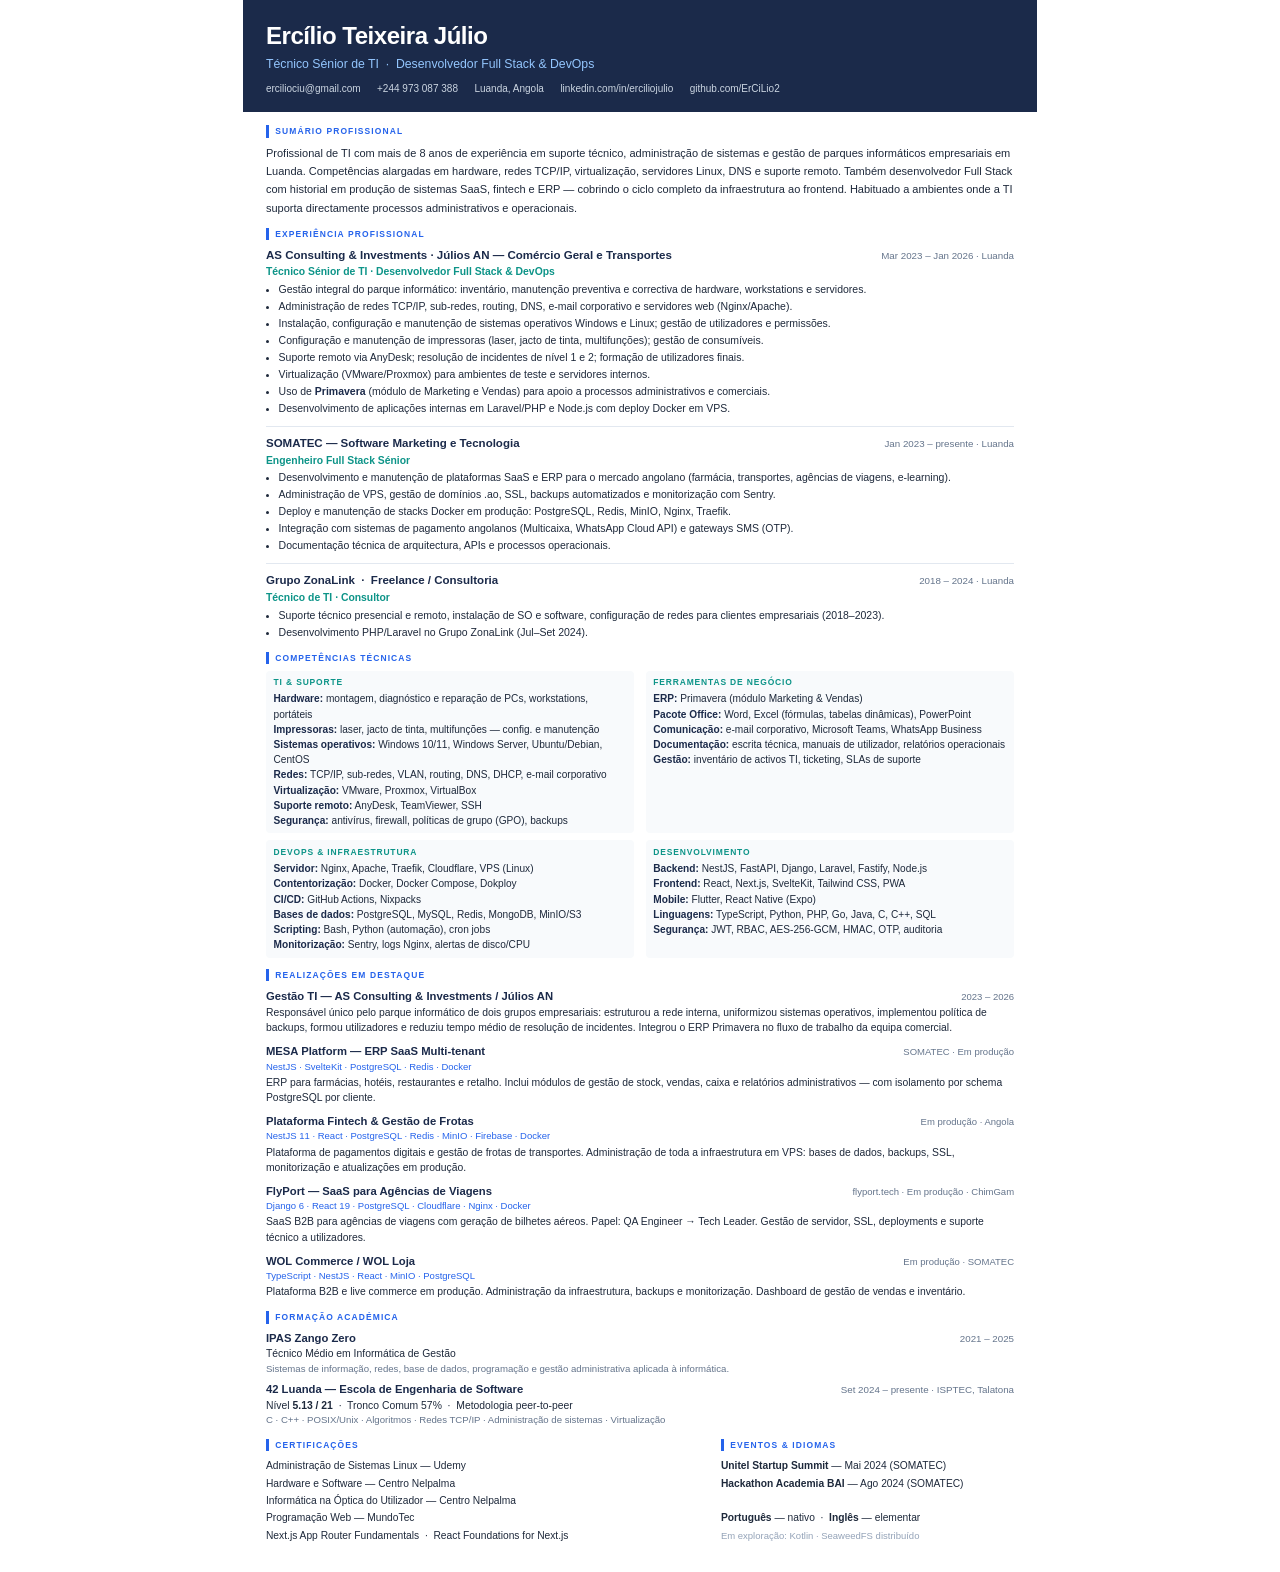
==== Curriculum Vitae/cv_ti_admin.html @ 13ffddae "Adicionar Biografia, Candidaturas, CVs e Certificações ao repositório" ====
<!DOCTYPE html>
<html lang="pt">
<head>
<meta charset="UTF-8">
<title>Ercílio Teixeira Júlio — CV TI &amp; Processos Administrativos 2026</title>
<style>
  *, *::before, *::after { box-sizing: border-box; margin: 0; padding: 0; }

  :root {
    --navy:  #1B2A4A;
    --blue:  #2563EB;
    --teal:  #0D9488;
    --text:  #1E293B;
    --muted: #64748B;
    --line:  #E2E8F0;
    --bg:    #F8FAFC;
  }

  html { font-size: 9.5pt; }

  body {
    font-family: 'Calibri', 'Segoe UI', 'Helvetica Neue', Arial, sans-serif;
    color: var(--text);
    background: #fff;
    max-width: 210mm;
    margin: 0 auto;
    line-height: 1.45;
  }

  /* HEADER */
  .cv-header { background: var(--navy); color: #fff; padding: 1.5rem 1.8rem 1.2rem; }
  .cv-header h1 { font-size: 1.9rem; font-weight: 700; letter-spacing: -.02em; margin-bottom: .2rem; }
  .cv-header .title { font-size: .97rem; color: #93C5FD; font-weight: 500; margin-bottom: .6rem; }
  .cv-header .contacts { display: flex; flex-wrap: wrap; gap: .18rem 1.3rem; font-size: .79rem; color: #CBD5E1; }
  .cv-header .contacts a { color: #CBD5E1; text-decoration: none; }

  /* BODY */
  .cv-body { padding: 1.1rem 1.8rem 1.3rem; }
  section { margin-bottom: .9rem; }

  h2 {
    font-size: .67rem; font-weight: 700; text-transform: uppercase;
    letter-spacing: .13em; color: var(--blue);
    border-left: 3px solid var(--blue); padding-left: .5rem;
    margin-bottom: .5rem;
  }

  /* SUMÁRIO */
  .summary p { font-size: .87rem; color: var(--text); line-height: 1.65; }

  /* EXPERIÊNCIA */
  .exp-item { margin-bottom: .65rem; padding-bottom: .65rem; border-bottom: 1px solid var(--line); }
  .exp-item:last-child { border-bottom: none; padding-bottom: 0; }
  .exp-top { display: flex; justify-content: space-between; align-items: baseline; margin-bottom: .08rem; }
  .exp-org { font-weight: 700; font-size: .91rem; color: var(--navy); }
  .exp-period { font-size: .77rem; color: var(--muted); white-space: nowrap; }
  .exp-role { font-size: .82rem; color: var(--teal); font-weight: 600; margin-bottom: .22rem; }
  .exp-item ul { padding-left: 1rem; }
  .exp-item ul li { font-size: .83rem; color: var(--text); margin-bottom: .09rem; line-height: 1.5; list-style: disc; }
  .exp-item ul li strong { color: var(--navy); }

  /* COMPETÊNCIAS — 2 blocos lado a lado */
  .skills-grid { display: grid; grid-template-columns: 1fr 1fr; gap: .55rem .9rem; }
  .skills-block { background: var(--bg); border-radius: 4px; padding: .42rem .6rem; }
  .skills-block h3 { font-size: .67rem; font-weight: 700; text-transform: uppercase; letter-spacing: .1em; color: var(--teal); margin-bottom: .25rem; }
  .skill-row { font-size: .8rem; color: var(--text); line-height: 1.5; }
  .skill-row strong { color: var(--navy); font-weight: 600; }

  /* PROJECTOS / REALIZAÇÕES */
  .proj-item { margin-bottom: .55rem; }
  .proj-top { display: flex; justify-content: space-between; align-items: baseline; margin-bottom: .04rem; }
  .proj-name { font-weight: 700; font-size: .89rem; color: var(--navy); }
  .proj-status { font-size: .75rem; color: var(--muted); }
  .proj-stack { font-size: .75rem; color: var(--blue); margin-bottom: .1rem; font-weight: 500; }
  .proj-desc { font-size: .82rem; color: var(--text); line-height: 1.5; }
  .proj-desc ul { padding-left: 1rem; margin-top: .07rem; }
  .proj-desc ul li { list-style: disc; margin-bottom: .05rem; }

  /* FORMAÇÃO */
  .edu-item { margin-bottom: .45rem; }
  .edu-top { display: flex; justify-content: space-between; align-items: baseline; }
  .edu-inst { font-weight: 700; font-size: .89rem; color: var(--navy); }
  .edu-period { font-size: .77rem; color: var(--muted); }
  .edu-degree { font-size: .82rem; color: var(--text); }
  .edu-detail { font-size: .76rem; color: var(--muted); margin-top: .03rem; line-height: 1.45; }

  /* BOTTOM GRID */
  .bottom-grid { display: grid; grid-template-columns: 1.5fr 1fr; gap: 0 1.2rem; }
  .certs { font-size: .81rem; color: var(--text); line-height: 1.7; }
  .events-langs { font-size: .81rem; color: var(--text); line-height: 1.7; }

  /* PRINT */
  @page { size: A4; margin: 0; }
  @media print {
    body { -webkit-print-color-adjust: exact; print-color-adjust: exact; }
    .exp-item, .proj-item, .edu-item, .skills-grid { page-break-inside: avoid; }
  }
</style>
</head>
<body>

<div class="cv-header">
  <h1>Ercílio Teixeira Júlio</h1>
  <div class="title">Técnico Sénior de TI &nbsp;·&nbsp; Desenvolvedor Full Stack &amp; DevOps</div>
  <div class="contacts">
    <span>erciliociu@gmail.com</span>
    <span>+244 973 087 388</span>
    <span>Luanda, Angola</span>
    <a href="https://linkedin.com/in/erciliojulio">linkedin.com/in/erciliojulio</a>
    <a href="https://github.com/ErCiLio2">github.com/ErCiLio2</a>
  </div>
</div>

<div class="cv-body">

  <section class="summary">
    <h2>Sumário Profissional</h2>
    <p>Profissional de TI com mais de 8 anos de experiência em suporte técnico, administração de sistemas e gestão de parques informáticos empresariais em Luanda. Competências alargadas em hardware, redes TCP/IP, virtualização, servidores Linux, DNS e suporte remoto. Também desenvolvedor Full Stack com historial em produção de sistemas SaaS, fintech e ERP — cobrindo o ciclo completo da infraestrutura ao frontend. Habituado a ambientes onde a TI suporta directamente processos administrativos e operacionais.</p>
  </section>

  <section>
    <h2>Experiência Profissional</h2>

    <div class="exp-item">
      <div class="exp-top">
        <span class="exp-org">AS Consulting &amp; Investments · Júlios AN — Comércio Geral e Transportes</span>
        <span class="exp-period">Mar 2023 – Jan 2026 · Luanda</span>
      </div>
      <div class="exp-role">Técnico Sénior de TI · Desenvolvedor Full Stack &amp; DevOps</div>
      <ul>
        <li>Gestão integral do parque informático: inventário, manutenção preventiva e correctiva de hardware, workstations e servidores.</li>
        <li>Administração de redes TCP/IP, sub-redes, routing, DNS, e-mail corporativo e servidores web (Nginx/Apache).</li>
        <li>Instalação, configuração e manutenção de sistemas operativos Windows e Linux; gestão de utilizadores e permissões.</li>
        <li>Configuração e manutenção de impressoras (laser, jacto de tinta, multifunções); gestão de consumíveis.</li>
        <li>Suporte remoto via AnyDesk; resolução de incidentes de nível 1 e 2; formação de utilizadores finais.</li>
        <li>Virtualização (VMware/Proxmox) para ambientes de teste e servidores internos.</li>
        <li>Uso de <strong>Primavera</strong> (módulo de Marketing e Vendas) para apoio a processos administrativos e comerciais.</li>
        <li>Desenvolvimento de aplicações internas em Laravel/PHP e Node.js com deploy Docker em VPS.</li>
      </ul>
    </div>

    <div class="exp-item">
      <div class="exp-top">
        <span class="exp-org">SOMATEC — Software Marketing e Tecnologia</span>
        <span class="exp-period">Jan 2023 – presente · Luanda</span>
      </div>
      <div class="exp-role">Engenheiro Full Stack Sénior</div>
      <ul>
        <li>Desenvolvimento e manutenção de plataformas SaaS e ERP para o mercado angolano (farmácia, transportes, agências de viagens, e-learning).</li>
        <li>Administração de VPS, gestão de domínios .ao, SSL, backups automatizados e monitorização com Sentry.</li>
        <li>Deploy e manutenção de stacks Docker em produção: PostgreSQL, Redis, MinIO, Nginx, Traefik.</li>
        <li>Integração com sistemas de pagamento angolanos (Multicaixa, WhatsApp Cloud API) e gateways SMS (OTP).</li>
        <li>Documentação técnica de arquitectura, APIs e processos operacionais.</li>
      </ul>
    </div>

    <div class="exp-item">
      <div class="exp-top">
        <span class="exp-org">Grupo ZonaLink &nbsp;·&nbsp; Freelance / Consultoria</span>
        <span class="exp-period">2018 – 2024 · Luanda</span>
      </div>
      <div class="exp-role">Técnico de TI · Consultor</div>
      <ul>
        <li>Suporte técnico presencial e remoto, instalação de SO e software, configuração de redes para clientes empresariais (2018–2023).</li>
        <li>Desenvolvimento PHP/Laravel no Grupo ZonaLink (Jul–Set 2024).</li>
      </ul>
    </div>
  </section>

  <section>
    <h2>Competências Técnicas</h2>
    <div class="skills-grid">

      <div class="skills-block">
        <h3>TI &amp; Suporte</h3>
        <div class="skill-row"><strong>Hardware:</strong> montagem, diagnóstico e reparação de PCs, workstations, portáteis</div>
        <div class="skill-row"><strong>Impressoras:</strong> laser, jacto de tinta, multifunções — config. e manutenção</div>
        <div class="skill-row"><strong>Sistemas operativos:</strong> Windows 10/11, Windows Server, Ubuntu/Debian, CentOS</div>
        <div class="skill-row"><strong>Redes:</strong> TCP/IP, sub-redes, VLAN, routing, DNS, DHCP, e-mail corporativo</div>
        <div class="skill-row"><strong>Virtualização:</strong> VMware, Proxmox, VirtualBox</div>
        <div class="skill-row"><strong>Suporte remoto:</strong> AnyDesk, TeamViewer, SSH</div>
        <div class="skill-row"><strong>Segurança:</strong> antivírus, firewall, políticas de grupo (GPO), backups</div>
      </div>

      <div class="skills-block">
        <h3>Ferramentas de Negócio</h3>
        <div class="skill-row"><strong>ERP:</strong> Primavera (módulo Marketing &amp; Vendas)</div>
        <div class="skill-row"><strong>Pacote Office:</strong> Word, Excel (fórmulas, tabelas dinâmicas), PowerPoint</div>
        <div class="skill-row"><strong>Comunicação:</strong> e-mail corporativo, Microsoft Teams, WhatsApp Business</div>
        <div class="skill-row"><strong>Documentação:</strong> escrita técnica, manuais de utilizador, relatórios operacionais</div>
        <div class="skill-row"><strong>Gestão:</strong> inventário de activos TI, ticketing, SLAs de suporte</div>
      </div>

      <div class="skills-block">
        <h3>DevOps &amp; Infraestrutura</h3>
        <div class="skill-row"><strong>Servidor:</strong> Nginx, Apache, Traefik, Cloudflare, VPS (Linux)</div>
        <div class="skill-row"><strong>Contentorização:</strong> Docker, Docker Compose, Dokploy</div>
        <div class="skill-row"><strong>CI/CD:</strong> GitHub Actions, Nixpacks</div>
        <div class="skill-row"><strong>Bases de dados:</strong> PostgreSQL, MySQL, Redis, MongoDB, MinIO/S3</div>
        <div class="skill-row"><strong>Scripting:</strong> Bash, Python (automação), cron jobs</div>
        <div class="skill-row"><strong>Monitorização:</strong> Sentry, logs Nginx, alertas de disco/CPU</div>
      </div>

      <div class="skills-block">
        <h3>Desenvolvimento</h3>
        <div class="skill-row"><strong>Backend:</strong> NestJS, FastAPI, Django, Laravel, Fastify, Node.js</div>
        <div class="skill-row"><strong>Frontend:</strong> React, Next.js, SvelteKit, Tailwind CSS, PWA</div>
        <div class="skill-row"><strong>Mobile:</strong> Flutter, React Native (Expo)</div>
        <div class="skill-row"><strong>Linguagens:</strong> TypeScript, Python, PHP, Go, Java, C, C++, SQL</div>
        <div class="skill-row"><strong>Segurança:</strong> JWT, RBAC, AES-256-GCM, HMAC, OTP, auditoria</div>
      </div>

    </div>
  </section>

  <section>
    <h2>Realizações em Destaque</h2>

    <div class="proj-item">
      <div class="proj-top">
        <span class="proj-name">Gestão TI — AS Consulting &amp; Investments / Júlios AN</span>
        <span class="proj-status">2023 – 2026</span>
      </div>
      <div class="proj-desc">
        Responsável único pelo parque informático de dois grupos empresariais: estruturou a rede interna, uniformizou sistemas operativos, implementou política de backups, formou utilizadores e reduziu tempo médio de resolução de incidentes. Integrou o ERP Primavera no fluxo de trabalho da equipa comercial.
      </div>
    </div>

    <div class="proj-item">
      <div class="proj-top">
        <span class="proj-name">MESA Platform — ERP SaaS Multi-tenant</span>
        <span class="proj-status">SOMATEC · Em produção</span>
      </div>
      <div class="proj-stack">NestJS · SvelteKit · PostgreSQL · Redis · Docker</div>
      <div class="proj-desc">ERP para farmácias, hotéis, restaurantes e retalho. Inclui módulos de gestão de stock, vendas, caixa e relatórios administrativos — com isolamento por schema PostgreSQL por cliente.</div>
    </div>

    <div class="proj-item">
      <div class="proj-top">
        <span class="proj-name">Plataforma Fintech &amp; Gestão de Frotas</span>
        <span class="proj-status">Em produção · Angola</span>
      </div>
      <div class="proj-stack">NestJS 11 · React · PostgreSQL · Redis · MinIO · Firebase · Docker</div>
      <div class="proj-desc">Plataforma de pagamentos digitais e gestão de frotas de transportes. Administração de toda a infraestrutura em VPS: bases de dados, backups, SSL, monitorização e atualizações em produção.</div>
    </div>

    <div class="proj-item">
      <div class="proj-top">
        <span class="proj-name">FlyPort — SaaS para Agências de Viagens</span>
        <span class="proj-status">flyport.tech · Em produção · ChimGam</span>
      </div>
      <div class="proj-stack">Django 6 · React 19 · PostgreSQL · Cloudflare · Nginx · Docker</div>
      <div class="proj-desc">SaaS B2B para agências de viagens com geração de bilhetes aéreos. Papel: QA Engineer → Tech Leader. Gestão de servidor, SSL, deployments e suporte técnico a utilizadores.</div>
    </div>

    <div class="proj-item">
      <div class="proj-top">
        <span class="proj-name">WOL Commerce / WOL Loja</span>
        <span class="proj-status">Em produção · SOMATEC</span>
      </div>
      <div class="proj-stack">TypeScript · NestJS · React · MinIO · PostgreSQL</div>
      <div class="proj-desc">Plataforma B2B e live commerce em produção. Administração da infraestrutura, backups e monitorização. Dashboard de gestão de vendas e inventário.</div>
    </div>
  </section>

  <section>
    <h2>Formação Académica</h2>

    <div class="edu-item">
      <div class="edu-top">
        <span class="edu-inst">IPAS Zango Zero</span>
        <span class="edu-period">2021 – 2025</span>
      </div>
      <div class="edu-degree">Técnico Médio em Informática de Gestão</div>
      <div class="edu-detail">Sistemas de informação, redes, base de dados, programação e gestão administrativa aplicada à informática.</div>
    </div>

    <div class="edu-item">
      <div class="edu-top">
        <span class="edu-inst">42 Luanda — Escola de Engenharia de Software</span>
        <span class="edu-period">Set 2024 – presente · ISPTEC, Talatona</span>
      </div>
      <div class="edu-degree">Nível <strong>5.13 / 21</strong> &nbsp;·&nbsp; Tronco Comum 57% &nbsp;·&nbsp; Metodologia peer-to-peer</div>
      <div class="edu-detail">C · C++ · POSIX/Unix · Algoritmos · Redes TCP/IP · Administração de sistemas · Virtualização</div>
    </div>
  </section>

  <div class="bottom-grid">
    <section>
      <h2>Certificações</h2>
      <div class="certs">
        Administração de Sistemas Linux — Udemy<br>
        Hardware e Software — Centro Nelpalma<br>
        Informática na Óptica do Utilizador — Centro Nelpalma<br>
        Programação Web — MundoTec<br>
        Next.js App Router Fundamentals &nbsp;·&nbsp; React Foundations for Next.js
      </div>
    </section>

    <section>
      <h2>Eventos &amp; Idiomas</h2>
      <div class="events-langs">
        <strong>Unitel Startup Summit</strong> — Mai 2024 (SOMATEC)<br>
        <strong>Hackathon Academia BAI</strong> — Ago 2024 (SOMATEC)<br>
        <br>
        <strong>Português</strong> — nativo &nbsp;·&nbsp; <strong>Inglês</strong> — elementar<br>
        <span style="color:#94a3b8;font-size:.75rem">Em exploração: Kotlin · SeaweedFS distribuído</span>
      </div>
    </section>
  </div>

</div>
</body>
</html>
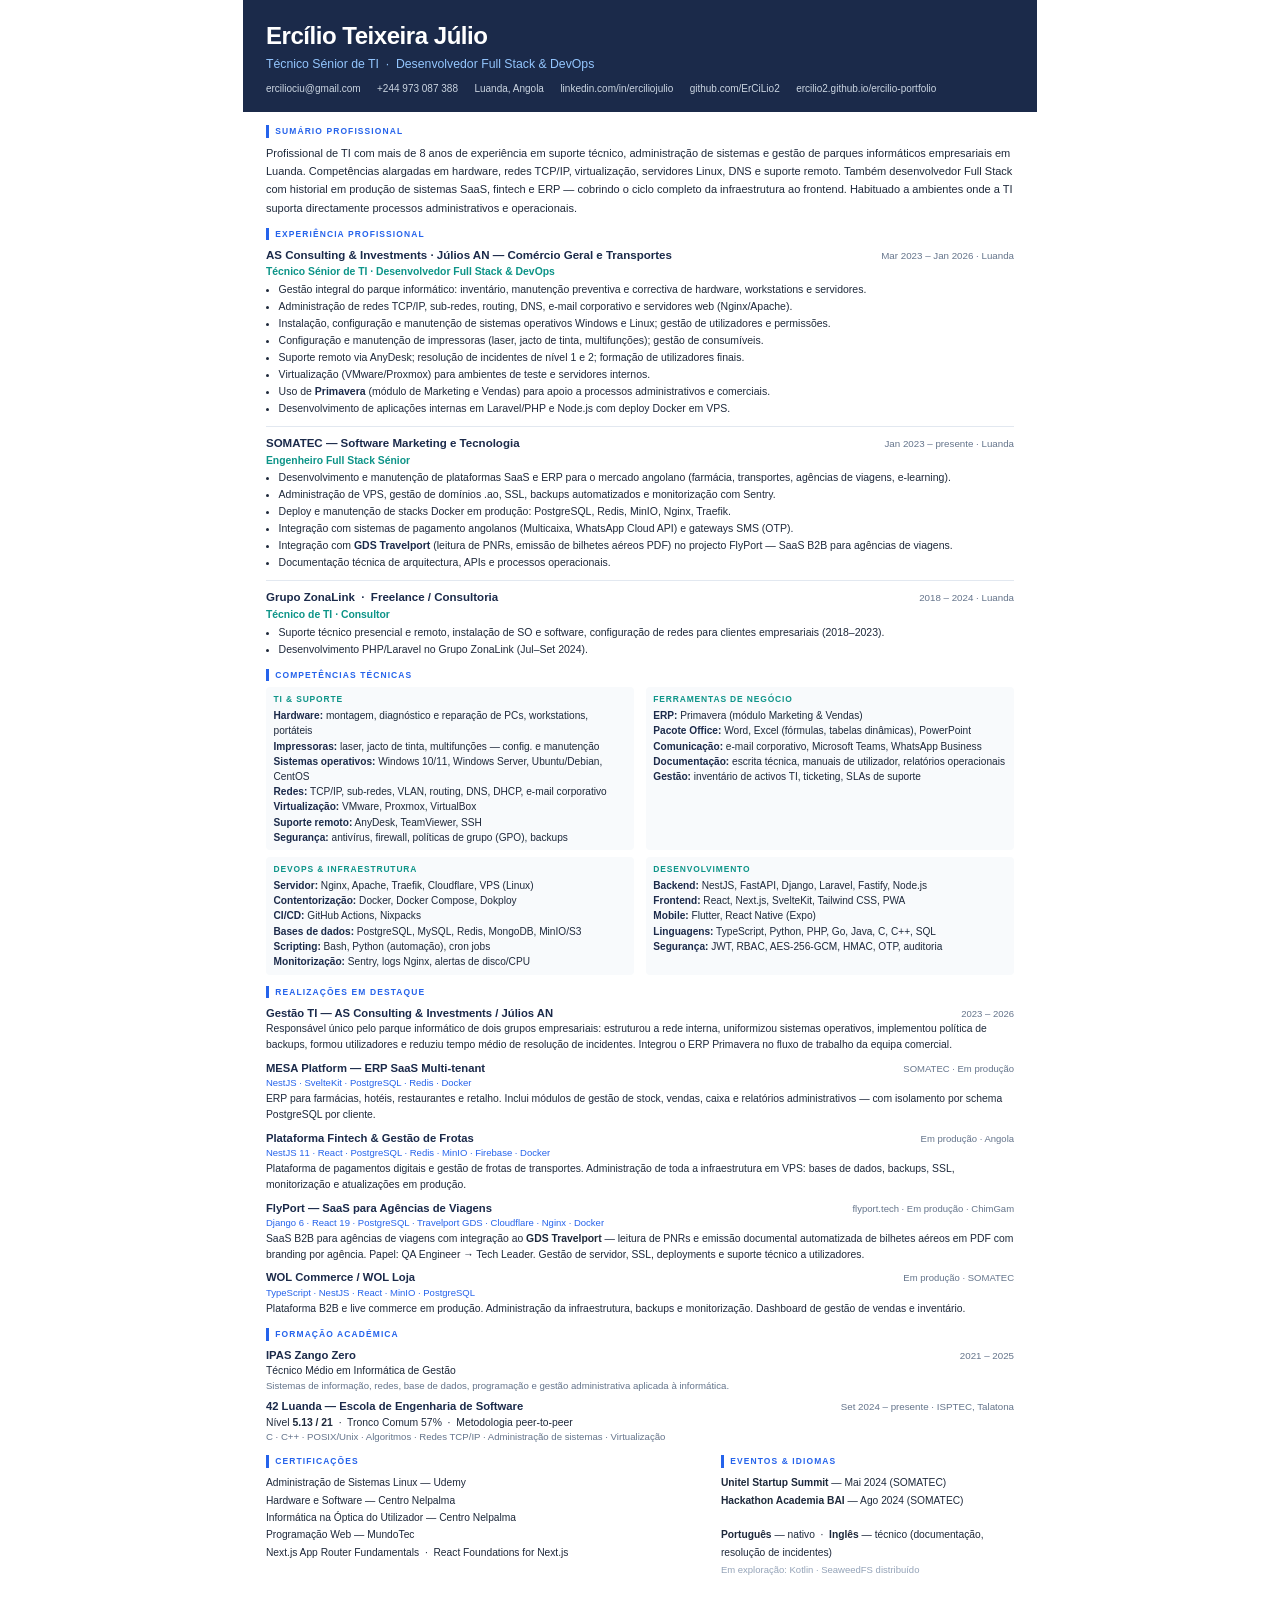
==== commit b8aec0f3: "cv_ti_admin: GDS Travelport/PNR, inglês técnico, portfolio no cabeçalho" ====
--- a/Curriculum Vitae/cv_ti_admin.html
+++ b/Curriculum Vitae/cv_ti_admin.html
@@ -1,314 +1,678 @@
-<!DOCTYPE html>
+<!doctype html>
 <html lang="pt">
-<head>
-<meta charset="UTF-8">
-<title>Ercílio Teixeira Júlio — CV TI &amp; Processos Administrativos 2026</title>
-<style>
-  *, *::before, *::after { box-sizing: border-box; margin: 0; padding: 0; }
-
-  :root {
-    --navy:  #1B2A4A;
-    --blue:  #2563EB;
-    --teal:  #0D9488;
-    --text:  #1E293B;
-    --muted: #64748B;
-    --line:  #E2E8F0;
-    --bg:    #F8FAFC;
-  }
-
-  html { font-size: 9.5pt; }
-
-  body {
-    font-family: 'Calibri', 'Segoe UI', 'Helvetica Neue', Arial, sans-serif;
-    color: var(--text);
-    background: #fff;
-    max-width: 210mm;
-    margin: 0 auto;
-    line-height: 1.45;
-  }
-
-  /* HEADER */
-  .cv-header { background: var(--navy); color: #fff; padding: 1.5rem 1.8rem 1.2rem; }
-  .cv-header h1 { font-size: 1.9rem; font-weight: 700; letter-spacing: -.02em; margin-bottom: .2rem; }
-  .cv-header .title { font-size: .97rem; color: #93C5FD; font-weight: 500; margin-bottom: .6rem; }
-  .cv-header .contacts { display: flex; flex-wrap: wrap; gap: .18rem 1.3rem; font-size: .79rem; color: #CBD5E1; }
-  .cv-header .contacts a { color: #CBD5E1; text-decoration: none; }
-
-  /* BODY */
-  .cv-body { padding: 1.1rem 1.8rem 1.3rem; }
-  section { margin-bottom: .9rem; }
-
-  h2 {
-    font-size: .67rem; font-weight: 700; text-transform: uppercase;
-    letter-spacing: .13em; color: var(--blue);
-    border-left: 3px solid var(--blue); padding-left: .5rem;
-    margin-bottom: .5rem;
-  }
-
-  /* SUMÁRIO */
-  .summary p { font-size: .87rem; color: var(--text); line-height: 1.65; }
-
-  /* EXPERIÊNCIA */
-  .exp-item { margin-bottom: .65rem; padding-bottom: .65rem; border-bottom: 1px solid var(--line); }
-  .exp-item:last-child { border-bottom: none; padding-bottom: 0; }
-  .exp-top { display: flex; justify-content: space-between; align-items: baseline; margin-bottom: .08rem; }
-  .exp-org { font-weight: 700; font-size: .91rem; color: var(--navy); }
-  .exp-period { font-size: .77rem; color: var(--muted); white-space: nowrap; }
-  .exp-role { font-size: .82rem; color: var(--teal); font-weight: 600; margin-bottom: .22rem; }
-  .exp-item ul { padding-left: 1rem; }
-  .exp-item ul li { font-size: .83rem; color: var(--text); margin-bottom: .09rem; line-height: 1.5; list-style: disc; }
-  .exp-item ul li strong { color: var(--navy); }
-
-  /* COMPETÊNCIAS — 2 blocos lado a lado */
-  .skills-grid { display: grid; grid-template-columns: 1fr 1fr; gap: .55rem .9rem; }
-  .skills-block { background: var(--bg); border-radius: 4px; padding: .42rem .6rem; }
-  .skills-block h3 { font-size: .67rem; font-weight: 700; text-transform: uppercase; letter-spacing: .1em; color: var(--teal); margin-bottom: .25rem; }
-  .skill-row { font-size: .8rem; color: var(--text); line-height: 1.5; }
-  .skill-row strong { color: var(--navy); font-weight: 600; }
-
-  /* PROJECTOS / REALIZAÇÕES */
-  .proj-item { margin-bottom: .55rem; }
-  .proj-top { display: flex; justify-content: space-between; align-items: baseline; margin-bottom: .04rem; }
-  .proj-name { font-weight: 700; font-size: .89rem; color: var(--navy); }
-  .proj-status { font-size: .75rem; color: var(--muted); }
-  .proj-stack { font-size: .75rem; color: var(--blue); margin-bottom: .1rem; font-weight: 500; }
-  .proj-desc { font-size: .82rem; color: var(--text); line-height: 1.5; }
-  .proj-desc ul { padding-left: 1rem; margin-top: .07rem; }
-  .proj-desc ul li { list-style: disc; margin-bottom: .05rem; }
-
-  /* FORMAÇÃO */
-  .edu-item { margin-bottom: .45rem; }
-  .edu-top { display: flex; justify-content: space-between; align-items: baseline; }
-  .edu-inst { font-weight: 700; font-size: .89rem; color: var(--navy); }
-  .edu-period { font-size: .77rem; color: var(--muted); }
-  .edu-degree { font-size: .82rem; color: var(--text); }
-  .edu-detail { font-size: .76rem; color: var(--muted); margin-top: .03rem; line-height: 1.45; }
-
-  /* BOTTOM GRID */
-  .bottom-grid { display: grid; grid-template-columns: 1.5fr 1fr; gap: 0 1.2rem; }
-  .certs { font-size: .81rem; color: var(--text); line-height: 1.7; }
-  .events-langs { font-size: .81rem; color: var(--text); line-height: 1.7; }
-
-  /* PRINT */
-  @page { size: A4; margin: 0; }
-  @media print {
-    body { -webkit-print-color-adjust: exact; print-color-adjust: exact; }
-    .exp-item, .proj-item, .edu-item, .skills-grid { page-break-inside: avoid; }
-  }
-</style>
-</head>
-<body>
-
-<div class="cv-header">
-  <h1>Ercílio Teixeira Júlio</h1>
-  <div class="title">Técnico Sénior de TI &nbsp;·&nbsp; Desenvolvedor Full Stack &amp; DevOps</div>
-  <div class="contacts">
-    <span>erciliociu@gmail.com</span>
-    <span>+244 973 087 388</span>
-    <span>Luanda, Angola</span>
-    <a href="https://linkedin.com/in/erciliojulio">linkedin.com/in/erciliojulio</a>
-    <a href="https://github.com/ErCiLio2">github.com/ErCiLio2</a>
-  </div>
-</div>
-
-<div class="cv-body">
-
-  <section class="summary">
-    <h2>Sumário Profissional</h2>
-    <p>Profissional de TI com mais de 8 anos de experiência em suporte técnico, administração de sistemas e gestão de parques informáticos empresariais em Luanda. Competências alargadas em hardware, redes TCP/IP, virtualização, servidores Linux, DNS e suporte remoto. Também desenvolvedor Full Stack com historial em produção de sistemas SaaS, fintech e ERP — cobrindo o ciclo completo da infraestrutura ao frontend. Habituado a ambientes onde a TI suporta directamente processos administrativos e operacionais.</p>
-  </section>
-
-  <section>
-    <h2>Experiência Profissional</h2>
-
-    <div class="exp-item">
-      <div class="exp-top">
-        <span class="exp-org">AS Consulting &amp; Investments · Júlios AN — Comércio Geral e Transportes</span>
-        <span class="exp-period">Mar 2023 – Jan 2026 · Luanda</span>
+  <head>
+    <meta charset="UTF-8" />
+    <title>
+      Ercílio Teixeira Júlio — CV TI &amp; Processos Administrativos 2026
+    </title>
+    <style>
+      *,
+      *::before,
+      *::after {
+        box-sizing: border-box;
+        margin: 0;
+        padding: 0;
+      }
+
+      :root {
+        --navy: #1b2a4a;
+        --blue: #2563eb;
+        --teal: #0d9488;
+        --text: #1e293b;
+        --muted: #64748b;
+        --line: #e2e8f0;
+        --bg: #f8fafc;
+      }
+
+      html {
+        font-size: 9.5pt;
+      }
+
+      body {
+        font-family: "Calibri", "Segoe UI", "Helvetica Neue", Arial, sans-serif;
+        color: var(--text);
+        background: #fff;
+        max-width: 210mm;
+        margin: 0 auto;
+        line-height: 1.45;
+      }
+
+      /* HEADER */
+      .cv-header {
+        background: var(--navy);
+        color: #fff;
+        padding: 1.5rem 1.8rem 1.2rem;
+      }
+      .cv-header h1 {
+        font-size: 1.9rem;
+        font-weight: 700;
+        letter-spacing: -0.02em;
+        margin-bottom: 0.2rem;
+      }
+      .cv-header .title {
+        font-size: 0.97rem;
+        color: #93c5fd;
+        font-weight: 500;
+        margin-bottom: 0.6rem;
+      }
+      .cv-header .contacts {
+        display: flex;
+        flex-wrap: wrap;
+        gap: 0.18rem 1.3rem;
+        font-size: 0.79rem;
+        color: #cbd5e1;
+      }
+      .cv-header .contacts a {
+        color: #cbd5e1;
+        text-decoration: none;
+      }
+
+      /* BODY */
+      .cv-body {
+        padding: 1.1rem 1.8rem 1.3rem;
+      }
+      section {
+        margin-bottom: 0.9rem;
+      }
+
+      h2 {
+        font-size: 0.67rem;
+        font-weight: 700;
+        text-transform: uppercase;
+        letter-spacing: 0.13em;
+        color: var(--blue);
+        border-left: 3px solid var(--blue);
+        padding-left: 0.5rem;
+        margin-bottom: 0.5rem;
+      }
+
+      /* SUMÁRIO */
+      .summary p {
+        font-size: 0.87rem;
+        color: var(--text);
+        line-height: 1.65;
+      }
+
+      /* EXPERIÊNCIA */
+      .exp-item {
+        margin-bottom: 0.65rem;
+        padding-bottom: 0.65rem;
+        border-bottom: 1px solid var(--line);
+      }
+      .exp-item:last-child {
+        border-bottom: none;
+        padding-bottom: 0;
+      }
+      .exp-top {
+        display: flex;
+        justify-content: space-between;
+        align-items: baseline;
+        margin-bottom: 0.08rem;
+      }
+      .exp-org {
+        font-weight: 700;
+        font-size: 0.91rem;
+        color: var(--navy);
+      }
+      .exp-period {
+        font-size: 0.77rem;
+        color: var(--muted);
+        white-space: nowrap;
+      }
+      .exp-role {
+        font-size: 0.82rem;
+        color: var(--teal);
+        font-weight: 600;
+        margin-bottom: 0.22rem;
+      }
+      .exp-item ul {
+        padding-left: 1rem;
+      }
+      .exp-item ul li {
+        font-size: 0.83rem;
+        color: var(--text);
+        margin-bottom: 0.09rem;
+        line-height: 1.5;
+        list-style: disc;
+      }
+      .exp-item ul li strong {
+        color: var(--navy);
+      }
+
+      /* COMPETÊNCIAS — 2 blocos lado a lado */
+      .skills-grid {
+        display: grid;
+        grid-template-columns: 1fr 1fr;
+        gap: 0.55rem 0.9rem;
+      }
+      .skills-block {
+        background: var(--bg);
+        border-radius: 4px;
+        padding: 0.42rem 0.6rem;
+      }
+      .skills-block h3 {
+        font-size: 0.67rem;
+        font-weight: 700;
+        text-transform: uppercase;
+        letter-spacing: 0.1em;
+        color: var(--teal);
+        margin-bottom: 0.25rem;
+      }
+      .skill-row {
+        font-size: 0.8rem;
+        color: var(--text);
+        line-height: 1.5;
+      }
+      .skill-row strong {
+        color: var(--navy);
+        font-weight: 600;
+      }
+
+      /* PROJECTOS / REALIZAÇÕES */
+      .proj-item {
+        margin-bottom: 0.55rem;
+      }
+      .proj-top {
+        display: flex;
+        justify-content: space-between;
+        align-items: baseline;
+        margin-bottom: 0.04rem;
+      }
+      .proj-name {
+        font-weight: 700;
+        font-size: 0.89rem;
+        color: var(--navy);
+      }
+      .proj-status {
+        font-size: 0.75rem;
+        color: var(--muted);
+      }
+      .proj-stack {
+        font-size: 0.75rem;
+        color: var(--blue);
+        margin-bottom: 0.1rem;
+        font-weight: 500;
+      }
+      .proj-desc {
+        font-size: 0.82rem;
+        color: var(--text);
+        line-height: 1.5;
+      }
+      .proj-desc ul {
+        padding-left: 1rem;
+        margin-top: 0.07rem;
+      }
+      .proj-desc ul li {
+        list-style: disc;
+        margin-bottom: 0.05rem;
+      }
+
+      /* FORMAÇÃO */
+      .edu-item {
+        margin-bottom: 0.45rem;
+      }
+      .edu-top {
+        display: flex;
+        justify-content: space-between;
+        align-items: baseline;
+      }
+      .edu-inst {
+        font-weight: 700;
+        font-size: 0.89rem;
+        color: var(--navy);
+      }
+      .edu-period {
+        font-size: 0.77rem;
+        color: var(--muted);
+      }
+      .edu-degree {
+        font-size: 0.82rem;
+        color: var(--text);
+      }
+      .edu-detail {
+        font-size: 0.76rem;
+        color: var(--muted);
+        margin-top: 0.03rem;
+        line-height: 1.45;
+      }
+
+      /* BOTTOM GRID */
+      .bottom-grid {
+        display: grid;
+        grid-template-columns: 1.5fr 1fr;
+        gap: 0 1.2rem;
+      }
+      .certs {
+        font-size: 0.81rem;
+        color: var(--text);
+        line-height: 1.7;
+      }
+      .events-langs {
+        font-size: 0.81rem;
+        color: var(--text);
+        line-height: 1.7;
+      }
+
+      /* PRINT */
+      @page {
+        size: A4;
+        margin: 0;
+      }
+      @media print {
+        body {
+          -webkit-print-color-adjust: exact;
+          print-color-adjust: exact;
+        }
+        .exp-item,
+        .proj-item,
+        .edu-item,
+        .skills-grid {
+          page-break-inside: avoid;
+        }
+      }
+    </style>
+  </head>
+  <body>
+    <div class="cv-header">
+      <h1>Ercílio Teixeira Júlio</h1>
+      <div class="title">
+        Técnico Sénior de TI &nbsp;·&nbsp; Desenvolvedor Full Stack &amp; DevOps
       </div>
-      <div class="exp-role">Técnico Sénior de TI · Desenvolvedor Full Stack &amp; DevOps</div>
-      <ul>
-        <li>Gestão integral do parque informático: inventário, manutenção preventiva e correctiva de hardware, workstations e servidores.</li>
-        <li>Administração de redes TCP/IP, sub-redes, routing, DNS, e-mail corporativo e servidores web (Nginx/Apache).</li>
-        <li>Instalação, configuração e manutenção de sistemas operativos Windows e Linux; gestão de utilizadores e permissões.</li>
-        <li>Configuração e manutenção de impressoras (laser, jacto de tinta, multifunções); gestão de consumíveis.</li>
-        <li>Suporte remoto via AnyDesk; resolução de incidentes de nível 1 e 2; formação de utilizadores finais.</li>
-        <li>Virtualização (VMware/Proxmox) para ambientes de teste e servidores internos.</li>
-        <li>Uso de <strong>Primavera</strong> (módulo de Marketing e Vendas) para apoio a processos administrativos e comerciais.</li>
-        <li>Desenvolvimento de aplicações internas em Laravel/PHP e Node.js com deploy Docker em VPS.</li>
-      </ul>
-    </div>
-
-    <div class="exp-item">
-      <div class="exp-top">
-        <span class="exp-org">SOMATEC — Software Marketing e Tecnologia</span>
-        <span class="exp-period">Jan 2023 – presente · Luanda</span>
-      </div>
-      <div class="exp-role">Engenheiro Full Stack Sénior</div>
-      <ul>
-        <li>Desenvolvimento e manutenção de plataformas SaaS e ERP para o mercado angolano (farmácia, transportes, agências de viagens, e-learning).</li>
-        <li>Administração de VPS, gestão de domínios .ao, SSL, backups automatizados e monitorização com Sentry.</li>
-        <li>Deploy e manutenção de stacks Docker em produção: PostgreSQL, Redis, MinIO, Nginx, Traefik.</li>
-        <li>Integração com sistemas de pagamento angolanos (Multicaixa, WhatsApp Cloud API) e gateways SMS (OTP).</li>
-        <li>Documentação técnica de arquitectura, APIs e processos operacionais.</li>
-      </ul>
-    </div>
-
-    <div class="exp-item">
-      <div class="exp-top">
-        <span class="exp-org">Grupo ZonaLink &nbsp;·&nbsp; Freelance / Consultoria</span>
-        <span class="exp-period">2018 – 2024 · Luanda</span>
-      </div>
-      <div class="exp-role">Técnico de TI · Consultor</div>
-      <ul>
-        <li>Suporte técnico presencial e remoto, instalação de SO e software, configuração de redes para clientes empresariais (2018–2023).</li>
-        <li>Desenvolvimento PHP/Laravel no Grupo ZonaLink (Jul–Set 2024).</li>
-      </ul>
-    </div>
-  </section>
-
-  <section>
-    <h2>Competências Técnicas</h2>
-    <div class="skills-grid">
-
-      <div class="skills-block">
-        <h3>TI &amp; Suporte</h3>
-        <div class="skill-row"><strong>Hardware:</strong> montagem, diagnóstico e reparação de PCs, workstations, portáteis</div>
-        <div class="skill-row"><strong>Impressoras:</strong> laser, jacto de tinta, multifunções — config. e manutenção</div>
-        <div class="skill-row"><strong>Sistemas operativos:</strong> Windows 10/11, Windows Server, Ubuntu/Debian, CentOS</div>
-        <div class="skill-row"><strong>Redes:</strong> TCP/IP, sub-redes, VLAN, routing, DNS, DHCP, e-mail corporativo</div>
-        <div class="skill-row"><strong>Virtualização:</strong> VMware, Proxmox, VirtualBox</div>
-        <div class="skill-row"><strong>Suporte remoto:</strong> AnyDesk, TeamViewer, SSH</div>
-        <div class="skill-row"><strong>Segurança:</strong> antivírus, firewall, políticas de grupo (GPO), backups</div>
-      </div>
-
-      <div class="skills-block">
-        <h3>Ferramentas de Negócio</h3>
-        <div class="skill-row"><strong>ERP:</strong> Primavera (módulo Marketing &amp; Vendas)</div>
-        <div class="skill-row"><strong>Pacote Office:</strong> Word, Excel (fórmulas, tabelas dinâmicas), PowerPoint</div>
-        <div class="skill-row"><strong>Comunicação:</strong> e-mail corporativo, Microsoft Teams, WhatsApp Business</div>
-        <div class="skill-row"><strong>Documentação:</strong> escrita técnica, manuais de utilizador, relatórios operacionais</div>
-        <div class="skill-row"><strong>Gestão:</strong> inventário de activos TI, ticketing, SLAs de suporte</div>
-      </div>
-
-      <div class="skills-block">
-        <h3>DevOps &amp; Infraestrutura</h3>
-        <div class="skill-row"><strong>Servidor:</strong> Nginx, Apache, Traefik, Cloudflare, VPS (Linux)</div>
-        <div class="skill-row"><strong>Contentorização:</strong> Docker, Docker Compose, Dokploy</div>
-        <div class="skill-row"><strong>CI/CD:</strong> GitHub Actions, Nixpacks</div>
-        <div class="skill-row"><strong>Bases de dados:</strong> PostgreSQL, MySQL, Redis, MongoDB, MinIO/S3</div>
-        <div class="skill-row"><strong>Scripting:</strong> Bash, Python (automação), cron jobs</div>
-        <div class="skill-row"><strong>Monitorização:</strong> Sentry, logs Nginx, alertas de disco/CPU</div>
-      </div>
-
-      <div class="skills-block">
-        <h3>Desenvolvimento</h3>
-        <div class="skill-row"><strong>Backend:</strong> NestJS, FastAPI, Django, Laravel, Fastify, Node.js</div>
-        <div class="skill-row"><strong>Frontend:</strong> React, Next.js, SvelteKit, Tailwind CSS, PWA</div>
-        <div class="skill-row"><strong>Mobile:</strong> Flutter, React Native (Expo)</div>
-        <div class="skill-row"><strong>Linguagens:</strong> TypeScript, Python, PHP, Go, Java, C, C++, SQL</div>
-        <div class="skill-row"><strong>Segurança:</strong> JWT, RBAC, AES-256-GCM, HMAC, OTP, auditoria</div>
-      </div>
-
-    </div>
-  </section>
-
-  <section>
-    <h2>Realizações em Destaque</h2>
-
-    <div class="proj-item">
-      <div class="proj-top">
-        <span class="proj-name">Gestão TI — AS Consulting &amp; Investments / Júlios AN</span>
-        <span class="proj-status">2023 – 2026</span>
-      </div>
-      <div class="proj-desc">
-        Responsável único pelo parque informático de dois grupos empresariais: estruturou a rede interna, uniformizou sistemas operativos, implementou política de backups, formou utilizadores e reduziu tempo médio de resolução de incidentes. Integrou o ERP Primavera no fluxo de trabalho da equipa comercial.
+      <div class="contacts">
+        <span>erciliociu@gmail.com</span>
+        <span>+244 973 087 388</span>
+        <span>Luanda, Angola</span>
+        <a href="https://linkedin.com/in/erciliojulio"
+          >linkedin.com/in/erciliojulio</a
+        >
+        <a href="https://github.com/ErCiLio2">github.com/ErCiLio2</a>
+        <a href="https://ercilio2.github.io/ercilio-portfolio/"
+          >ercilio2.github.io/ercilio-portfolio</a
+        >
       </div>
     </div>
 
-    <div class="proj-item">
-      <div class="proj-top">
-        <span class="proj-name">MESA Platform — ERP SaaS Multi-tenant</span>
-        <span class="proj-status">SOMATEC · Em produção</span>
+    <div class="cv-body">
+      <section class="summary">
+        <h2>Sumário Profissional</h2>
+        <p>
+          Profissional de TI com mais de 8 anos de experiência em suporte
+          técnico, administração de sistemas e gestão de parques informáticos
+          empresariais em Luanda. Competências alargadas em hardware, redes
+          TCP/IP, virtualização, servidores Linux, DNS e suporte remoto. Também
+          desenvolvedor Full Stack com historial em produção de sistemas SaaS,
+          fintech e ERP — cobrindo o ciclo completo da infraestrutura ao
+          frontend. Habituado a ambientes onde a TI suporta directamente
+          processos administrativos e operacionais.
+        </p>
+      </section>
+
+      <section>
+        <h2>Experiência Profissional</h2>
+
+        <div class="exp-item">
+          <div class="exp-top">
+            <span class="exp-org"
+              >AS Consulting &amp; Investments · Júlios AN — Comércio Geral e
+              Transportes</span
+            >
+            <span class="exp-period">Mar 2023 – Jan 2026 · Luanda</span>
+          </div>
+          <div class="exp-role">
+            Técnico Sénior de TI · Desenvolvedor Full Stack &amp; DevOps
+          </div>
+          <ul>
+            <li>
+              Gestão integral do parque informático: inventário, manutenção
+              preventiva e correctiva de hardware, workstations e servidores.
+            </li>
+            <li>
+              Administração de redes TCP/IP, sub-redes, routing, DNS, e-mail
+              corporativo e servidores web (Nginx/Apache).
+            </li>
+            <li>
+              Instalação, configuração e manutenção de sistemas operativos
+              Windows e Linux; gestão de utilizadores e permissões.
+            </li>
+            <li>
+              Configuração e manutenção de impressoras (laser, jacto de tinta,
+              multifunções); gestão de consumíveis.
+            </li>
+            <li>
+              Suporte remoto via AnyDesk; resolução de incidentes de nível 1 e
+              2; formação de utilizadores finais.
+            </li>
+            <li>
+              Virtualização (VMware/Proxmox) para ambientes de teste e
+              servidores internos.
+            </li>
+            <li>
+              Uso de <strong>Primavera</strong> (módulo de Marketing e Vendas)
+              para apoio a processos administrativos e comerciais.
+            </li>
+            <li>
+              Desenvolvimento de aplicações internas em Laravel/PHP e Node.js
+              com deploy Docker em VPS.
+            </li>
+          </ul>
+        </div>
+
+        <div class="exp-item">
+          <div class="exp-top">
+            <span class="exp-org"
+              >SOMATEC — Software Marketing e Tecnologia</span
+            >
+            <span class="exp-period">Jan 2023 – presente · Luanda</span>
+          </div>
+          <div class="exp-role">Engenheiro Full Stack Sénior</div>
+          <ul>
+            <li>
+              Desenvolvimento e manutenção de plataformas SaaS e ERP para o
+              mercado angolano (farmácia, transportes, agências de viagens,
+              e-learning).
+            </li>
+            <li>
+              Administração de VPS, gestão de domínios .ao, SSL, backups
+              automatizados e monitorização com Sentry.
+            </li>
+            <li>
+              Deploy e manutenção de stacks Docker em produção: PostgreSQL,
+              Redis, MinIO, Nginx, Traefik.
+            </li>
+            <li>
+              Integração com sistemas de pagamento angolanos (Multicaixa,
+              WhatsApp Cloud API) e gateways SMS (OTP).
+            </li>
+            <li>
+              Integração com <strong>GDS Travelport</strong> (leitura de PNRs,
+              emissão de bilhetes aéreos PDF) no projecto FlyPort — SaaS B2B
+              para agências de viagens.
+            </li>
+            <li>
+              Documentação técnica de arquitectura, APIs e processos
+              operacionais.
+            </li>
+          </ul>
+        </div>
+
+        <div class="exp-item">
+          <div class="exp-top">
+            <span class="exp-org"
+              >Grupo ZonaLink &nbsp;·&nbsp; Freelance / Consultoria</span
+            >
+            <span class="exp-period">2018 – 2024 · Luanda</span>
+          </div>
+          <div class="exp-role">Técnico de TI · Consultor</div>
+          <ul>
+            <li>
+              Suporte técnico presencial e remoto, instalação de SO e software,
+              configuração de redes para clientes empresariais (2018–2023).
+            </li>
+            <li>
+              Desenvolvimento PHP/Laravel no Grupo ZonaLink (Jul–Set 2024).
+            </li>
+          </ul>
+        </div>
+      </section>
+
+      <section>
+        <h2>Competências Técnicas</h2>
+        <div class="skills-grid">
+          <div class="skills-block">
+            <h3>TI &amp; Suporte</h3>
+            <div class="skill-row">
+              <strong>Hardware:</strong> montagem, diagnóstico e reparação de
+              PCs, workstations, portáteis
+            </div>
+            <div class="skill-row">
+              <strong>Impressoras:</strong> laser, jacto de tinta, multifunções
+              — config. e manutenção
+            </div>
+            <div class="skill-row">
+              <strong>Sistemas operativos:</strong> Windows 10/11, Windows
+              Server, Ubuntu/Debian, CentOS
+            </div>
+            <div class="skill-row">
+              <strong>Redes:</strong> TCP/IP, sub-redes, VLAN, routing, DNS,
+              DHCP, e-mail corporativo
+            </div>
+            <div class="skill-row">
+              <strong>Virtualização:</strong> VMware, Proxmox, VirtualBox
+            </div>
+            <div class="skill-row">
+              <strong>Suporte remoto:</strong> AnyDesk, TeamViewer, SSH
+            </div>
+            <div class="skill-row">
+              <strong>Segurança:</strong> antivírus, firewall, políticas de
+              grupo (GPO), backups
+            </div>
+          </div>
+
+          <div class="skills-block">
+            <h3>Ferramentas de Negócio</h3>
+            <div class="skill-row">
+              <strong>ERP:</strong> Primavera (módulo Marketing &amp; Vendas)
+            </div>
+            <div class="skill-row">
+              <strong>Pacote Office:</strong> Word, Excel (fórmulas, tabelas
+              dinâmicas), PowerPoint
+            </div>
+            <div class="skill-row">
+              <strong>Comunicação:</strong> e-mail corporativo, Microsoft Teams,
+              WhatsApp Business
+            </div>
+            <div class="skill-row">
+              <strong>Documentação:</strong> escrita técnica, manuais de
+              utilizador, relatórios operacionais
+            </div>
+            <div class="skill-row">
+              <strong>Gestão:</strong> inventário de activos TI, ticketing, SLAs
+              de suporte
+            </div>
+          </div>
+
+          <div class="skills-block">
+            <h3>DevOps &amp; Infraestrutura</h3>
+            <div class="skill-row">
+              <strong>Servidor:</strong> Nginx, Apache, Traefik, Cloudflare, VPS
+              (Linux)
+            </div>
+            <div class="skill-row">
+              <strong>Contentorização:</strong> Docker, Docker Compose, Dokploy
+            </div>
+            <div class="skill-row">
+              <strong>CI/CD:</strong> GitHub Actions, Nixpacks
+            </div>
+            <div class="skill-row">
+              <strong>Bases de dados:</strong> PostgreSQL, MySQL, Redis,
+              MongoDB, MinIO/S3
+            </div>
+            <div class="skill-row">
+              <strong>Scripting:</strong> Bash, Python (automação), cron jobs
+            </div>
+            <div class="skill-row">
+              <strong>Monitorização:</strong> Sentry, logs Nginx, alertas de
+              disco/CPU
+            </div>
+          </div>
+
+          <div class="skills-block">
+            <h3>Desenvolvimento</h3>
+            <div class="skill-row">
+              <strong>Backend:</strong> NestJS, FastAPI, Django, Laravel,
+              Fastify, Node.js
+            </div>
+            <div class="skill-row">
+              <strong>Frontend:</strong> React, Next.js, SvelteKit, Tailwind
+              CSS, PWA
+            </div>
+            <div class="skill-row">
+              <strong>Mobile:</strong> Flutter, React Native (Expo)
+            </div>
+            <div class="skill-row">
+              <strong>Linguagens:</strong> TypeScript, Python, PHP, Go, Java, C,
+              C++, SQL
+            </div>
+            <div class="skill-row">
+              <strong>Segurança:</strong> JWT, RBAC, AES-256-GCM, HMAC, OTP,
+              auditoria
+            </div>
+          </div>
+        </div>
+      </section>
+
+      <section>
+        <h2>Realizações em Destaque</h2>
+
+        <div class="proj-item">
+          <div class="proj-top">
+            <span class="proj-name"
+              >Gestão TI — AS Consulting &amp; Investments / Júlios AN</span
+            >
+            <span class="proj-status">2023 – 2026</span>
+          </div>
+          <div class="proj-desc">
+            Responsável único pelo parque informático de dois grupos
+            empresariais: estruturou a rede interna, uniformizou sistemas
+            operativos, implementou política de backups, formou utilizadores e
+            reduziu tempo médio de resolução de incidentes. Integrou o ERP
+            Primavera no fluxo de trabalho da equipa comercial.
+          </div>
+        </div>
+
+        <div class="proj-item">
+          <div class="proj-top">
+            <span class="proj-name">MESA Platform — ERP SaaS Multi-tenant</span>
+            <span class="proj-status">SOMATEC · Em produção</span>
+          </div>
+          <div class="proj-stack">
+            NestJS · SvelteKit · PostgreSQL · Redis · Docker
+          </div>
+          <div class="proj-desc">
+            ERP para farmácias, hotéis, restaurantes e retalho. Inclui módulos
+            de gestão de stock, vendas, caixa e relatórios administrativos — com
+            isolamento por schema PostgreSQL por cliente.
+          </div>
+        </div>
+
+        <div class="proj-item">
+          <div class="proj-top">
+            <span class="proj-name"
+              >Plataforma Fintech &amp; Gestão de Frotas</span
+            >
+            <span class="proj-status">Em produção · Angola</span>
+          </div>
+          <div class="proj-stack">
+            NestJS 11 · React · PostgreSQL · Redis · MinIO · Firebase · Docker
+          </div>
+          <div class="proj-desc">
+            Plataforma de pagamentos digitais e gestão de frotas de transportes.
+            Administração de toda a infraestrutura em VPS: bases de dados,
+            backups, SSL, monitorização e atualizações em produção.
+          </div>
+        </div>
+
+        <div class="proj-item">
+          <div class="proj-top">
+            <span class="proj-name"
+              >FlyPort — SaaS para Agências de Viagens</span
+            >
+            <span class="proj-status"
+              >flyport.tech · Em produção · ChimGam</span
+            >
+          </div>
+          <div class="proj-stack">
+            Django 6 · React 19 · PostgreSQL · Travelport GDS · Cloudflare ·
+            Nginx · Docker
+          </div>
+          <div class="proj-desc">
+            SaaS B2B para agências de viagens com integração ao
+            <strong>GDS Travelport</strong> — leitura de PNRs e emissão
+            documental automatizada de bilhetes aéreos em PDF com branding por
+            agência. Papel: QA Engineer → Tech Leader. Gestão de servidor, SSL,
+            deployments e suporte técnico a utilizadores.
+          </div>
+        </div>
+
+        <div class="proj-item">
+          <div class="proj-top">
+            <span class="proj-name">WOL Commerce / WOL Loja</span>
+            <span class="proj-status">Em produção · SOMATEC</span>
+          </div>
+          <div class="proj-stack">
+            TypeScript · NestJS · React · MinIO · PostgreSQL
+          </div>
+          <div class="proj-desc">
+            Plataforma B2B e live commerce em produção. Administração da
+            infraestrutura, backups e monitorização. Dashboard de gestão de
+            vendas e inventário.
+          </div>
+        </div>
+      </section>
+
+      <section>
+        <h2>Formação Académica</h2>
+
+        <div class="edu-item">
+          <div class="edu-top">
+            <span class="edu-inst">IPAS Zango Zero</span>
+            <span class="edu-period">2021 – 2025</span>
+          </div>
+          <div class="edu-degree">Técnico Médio em Informática de Gestão</div>
+          <div class="edu-detail">
+            Sistemas de informação, redes, base de dados, programação e gestão
+            administrativa aplicada à informática.
+          </div>
+        </div>
+
+        <div class="edu-item">
+          <div class="edu-top">
+            <span class="edu-inst"
+              >42 Luanda — Escola de Engenharia de Software</span
+            >
+            <span class="edu-period"
+              >Set 2024 – presente · ISPTEC, Talatona</span
+            >
+          </div>
+          <div class="edu-degree">
+            Nível <strong>5.13 / 21</strong> &nbsp;·&nbsp; Tronco Comum 57%
+            &nbsp;·&nbsp; Metodologia peer-to-peer
+          </div>
+          <div class="edu-detail">
+            C · C++ · POSIX/Unix · Algoritmos · Redes TCP/IP · Administração de
+            sistemas · Virtualização
+          </div>
+        </div>
+      </section>
+
+      <div class="bottom-grid">
+        <section>
+          <h2>Certificações</h2>
+          <div class="certs">
+            Administração de Sistemas Linux — Udemy<br />
+            Hardware e Software — Centro Nelpalma<br />
+            Informática na Óptica do Utilizador — Centro Nelpalma<br />
+            Programação Web — MundoTec<br />
+            Next.js App Router Fundamentals &nbsp;·&nbsp; React Foundations for
+            Next.js
+          </div>
+        </section>
+
+        <section>
+          <h2>Eventos &amp; Idiomas</h2>
+          <div class="events-langs">
+            <strong>Unitel Startup Summit</strong> — Mai 2024 (SOMATEC)<br />
+            <strong>Hackathon Academia BAI</strong> — Ago 2024 (SOMATEC)<br />
+            <br />
+            <strong>Português</strong> — nativo &nbsp;·&nbsp;
+            <strong>Inglês</strong> — técnico (documentação, resolução de
+            incidentes)<br />
+            <span style="color: #94a3b8; font-size: 0.75rem"
+              >Em exploração: Kotlin · SeaweedFS distribuído</span
+            >
+          </div>
+        </section>
       </div>
-      <div class="proj-stack">NestJS · SvelteKit · PostgreSQL · Redis · Docker</div>
-      <div class="proj-desc">ERP para farmácias, hotéis, restaurantes e retalho. Inclui módulos de gestão de stock, vendas, caixa e relatórios administrativos — com isolamento por schema PostgreSQL por cliente.</div>
     </div>
-
-    <div class="proj-item">
-      <div class="proj-top">
-        <span class="proj-name">Plataforma Fintech &amp; Gestão de Frotas</span>
-        <span class="proj-status">Em produção · Angola</span>
-      </div>
-      <div class="proj-stack">NestJS 11 · React · PostgreSQL · Redis · MinIO · Firebase · Docker</div>
-      <div class="proj-desc">Plataforma de pagamentos digitais e gestão de frotas de transportes. Administração de toda a infraestrutura em VPS: bases de dados, backups, SSL, monitorização e atualizações em produção.</div>
-    </div>
-
-    <div class="proj-item">
-      <div class="proj-top">
-        <span class="proj-name">FlyPort — SaaS para Agências de Viagens</span>
-        <span class="proj-status">flyport.tech · Em produção · ChimGam</span>
-      </div>
-      <div class="proj-stack">Django 6 · React 19 · PostgreSQL · Cloudflare · Nginx · Docker</div>
-      <div class="proj-desc">SaaS B2B para agências de viagens com geração de bilhetes aéreos. Papel: QA Engineer → Tech Leader. Gestão de servidor, SSL, deployments e suporte técnico a utilizadores.</div>
-    </div>
-
-    <div class="proj-item">
-      <div class="proj-top">
-        <span class="proj-name">WOL Commerce / WOL Loja</span>
-        <span class="proj-status">Em produção · SOMATEC</span>
-      </div>
-      <div class="proj-stack">TypeScript · NestJS · React · MinIO · PostgreSQL</div>
-      <div class="proj-desc">Plataforma B2B e live commerce em produção. Administração da infraestrutura, backups e monitorização. Dashboard de gestão de vendas e inventário.</div>
-    </div>
-  </section>
-
-  <section>
-    <h2>Formação Académica</h2>
-
-    <div class="edu-item">
-      <div class="edu-top">
-        <span class="edu-inst">IPAS Zango Zero</span>
-        <span class="edu-period">2021 – 2025</span>
-      </div>
-      <div class="edu-degree">Técnico Médio em Informática de Gestão</div>
-      <div class="edu-detail">Sistemas de informação, redes, base de dados, programação e gestão administrativa aplicada à informática.</div>
-    </div>
-
-    <div class="edu-item">
-      <div class="edu-top">
-        <span class="edu-inst">42 Luanda — Escola de Engenharia de Software</span>
-        <span class="edu-period">Set 2024 – presente · ISPTEC, Talatona</span>
-      </div>
-      <div class="edu-degree">Nível <strong>5.13 / 21</strong> &nbsp;·&nbsp; Tronco Comum 57% &nbsp;·&nbsp; Metodologia peer-to-peer</div>
-      <div class="edu-detail">C · C++ · POSIX/Unix · Algoritmos · Redes TCP/IP · Administração de sistemas · Virtualização</div>
-    </div>
-  </section>
-
-  <div class="bottom-grid">
-    <section>
-      <h2>Certificações</h2>
-      <div class="certs">
-        Administração de Sistemas Linux — Udemy<br>
-        Hardware e Software — Centro Nelpalma<br>
-        Informática na Óptica do Utilizador — Centro Nelpalma<br>
-        Programação Web — MundoTec<br>
-        Next.js App Router Fundamentals &nbsp;·&nbsp; React Foundations for Next.js
-      </div>
-    </section>
-
-    <section>
-      <h2>Eventos &amp; Idiomas</h2>
-      <div class="events-langs">
-        <strong>Unitel Startup Summit</strong> — Mai 2024 (SOMATEC)<br>
-        <strong>Hackathon Academia BAI</strong> — Ago 2024 (SOMATEC)<br>
-        <br>
-        <strong>Português</strong> — nativo &nbsp;·&nbsp; <strong>Inglês</strong> — elementar<br>
-        <span style="color:#94a3b8;font-size:.75rem">Em exploração: Kotlin · SeaweedFS distribuído</span>
-      </div>
-    </section>
-  </div>
-
-</div>
-</body>
+  </body>
 </html>
